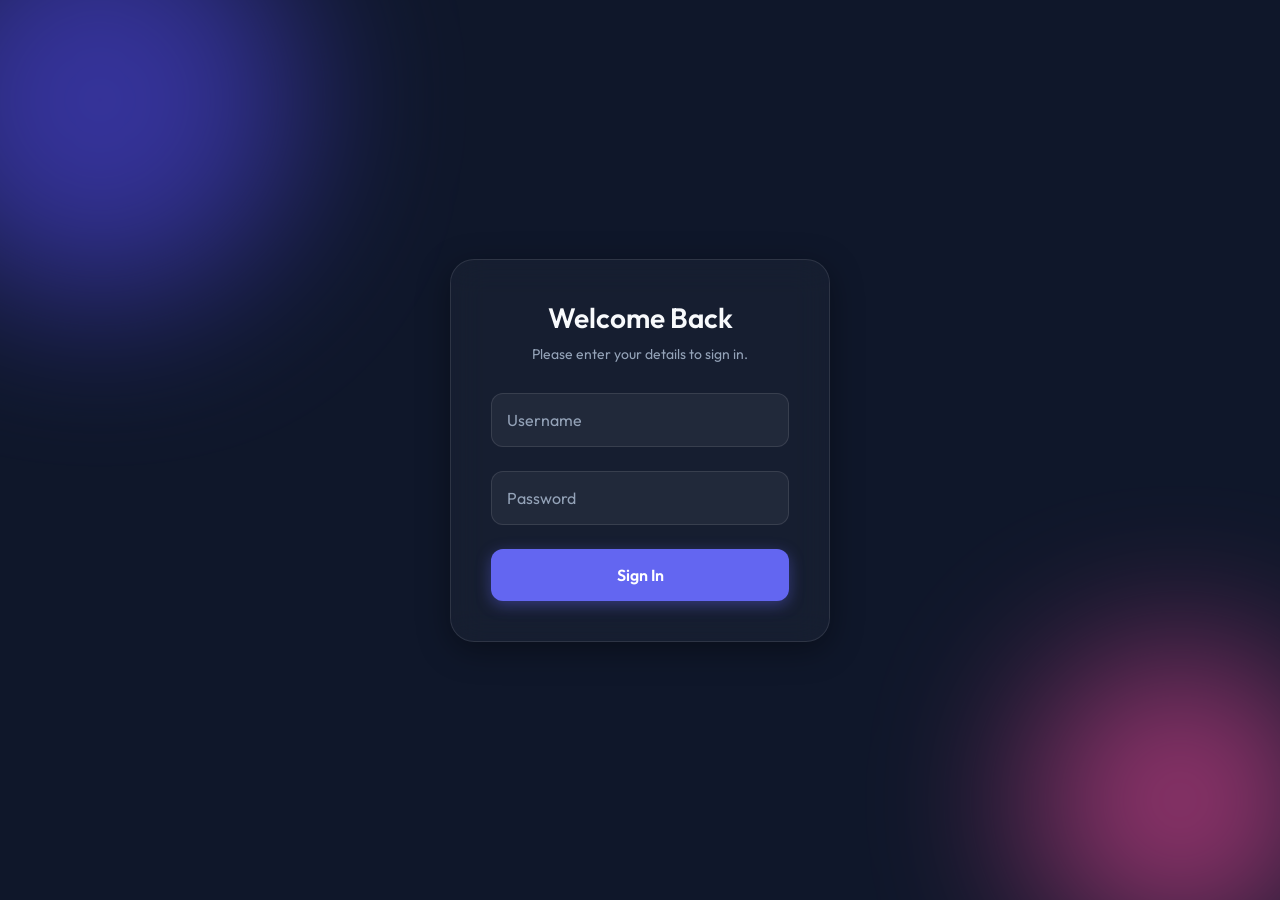
==== home.html @ 4da854f9 "Add premium login and home dashboard UI" ====
<!DOCTYPE html>
<html lang="en">
<head>
    <meta charset="UTF-8">
    <meta name="viewport" content="width=device-width, initial-scale=1.0">
    <title>Home | Dashboard</title>
    <meta name="description" content="User dashboard and home page.">
    <link rel="preconnect" href="https://fonts.googleapis.com">
    <link rel="preconnect" href="https://fonts.gstatic.com" crossorigin>
    <link href="https://fonts.googleapis.com/css2?family=Outfit:wght@300;400;600&display=swap" rel="stylesheet">
    <link rel="stylesheet" href="style.css">
</head>
<body class="home-body">
    <nav class="glass-nav">
        <div class="nav-brand">MyApp</div>
        <button id="logout-btn" class="btn-secondary">Logout</button>
    </nav>
    <main class="dashboard-container">
        <div class="glass-card welcome-card">
            <h1>Welcome to the Dashboard, <span id="user-display">User</span>!</h1>
            <p>This is your premium homepage. Everything you need is right here.</p>
        </div>
    </main>
    <script src="app.js"></script>
</body>
</html>
---- style.css ----
:root {
    --bg-color: #0f172a;
    --text-primary: #f8fafc;
    --text-secondary: #94a3b8;
    --accent-color: #6366f1;
    --accent-hover: #4f46e5;
    --glass-bg: rgba(255, 255, 255, 0.03);
    --glass-border: rgba(255, 255, 255, 0.1);
    --glass-shadow: 0 8px 32px 0 rgba(0, 0, 0, 0.37);
}

* {
    margin: 0;
    padding: 0;
    box-sizing: border-box;
}

body {
    font-family: 'Outfit', sans-serif;
    background-color: var(--bg-color);
    color: var(--text-primary);
    min-height: 100vh;
    overflow-x: hidden;
}

/* Background Animations */
.login-body {
    display: flex;
    justify-content: center;
    align-items: center;
    position: relative;
}

.background-blobs {
    position: absolute;
    width: 100%;
    height: 100%;
    overflow: hidden;
    z-index: 0;
}

.blob {
    position: absolute;
    border-radius: 50%;
    filter: blur(80px);
    opacity: 0.6;
    animation: float 10s infinite alternate;
}

.blob-1 {
    width: 400px;
    height: 400px;
    background: #4f46e5;
    top: -100px;
    left: -100px;
}

.blob-2 {
    width: 300px;
    height: 300px;
    background: #ec4899;
    bottom: -50px;
    right: -50px;
    animation-delay: 2s;
}

@keyframes float {
    0% { transform: translate(0, 0); }
    100% { transform: translate(50px, 50px); }
}

/* Glassmorphism Card */
.login-container {
    z-index: 1;
    width: 100%;
    max-width: 420px;
    padding: 20px;
}

.glass-card {
    background: var(--glass-bg);
    backdrop-filter: blur(16px);
    -webkit-backdrop-filter: blur(16px);
    border: 1px solid var(--glass-border);
    border-radius: 24px;
    padding: 40px;
    box-shadow: var(--glass-shadow);
    text-align: center;
    animation: fadeIn 0.8s ease-out;
}

@keyframes fadeIn {
    from { opacity: 0; transform: translateY(20px); }
    to { opacity: 1; transform: translateY(0); }
}

.glass-card h2 {
    font-size: 28px;
    font-weight: 600;
    margin-bottom: 10px;
}

.glass-card p {
    color: var(--text-secondary);
    font-size: 14px;
    margin-bottom: 30px;
}

/* Form Styles */
.input-group {
    position: relative;
    margin-bottom: 24px;
    text-align: left;
}

.input-group input {
    width: 100%;
    padding: 16px;
    background: rgba(255, 255, 255, 0.05);
    border: 1px solid rgba(255, 255, 255, 0.1);
    border-radius: 12px;
    outline: none;
    color: var(--text-primary);
    font-size: 16px;
    font-family: inherit;
    transition: all 0.3s ease;
}

.input-group input:focus {
    border-color: var(--accent-color);
    background: rgba(255, 255, 255, 0.08);
}

.input-group label {
    position: absolute;
    left: 16px;
    top: 50%;
    transform: translateY(-50%);
    color: var(--text-secondary);
    pointer-events: none;
    transition: all 0.3s ease;
}

.input-group input:focus ~ label,
.input-group input:valid ~ label {
    top: -12px;
    left: 12px;
    font-size: 12px;
    color: var(--accent-color);
    background: var(--bg-color);
    padding: 0 4px;
    border-radius: 4px;
}

/* Buttons */
.btn-primary {
    width: 100%;
    padding: 16px;
    background: var(--accent-color);
    color: white;
    border: none;
    border-radius: 12px;
    font-size: 16px;
    font-weight: 600;
    cursor: pointer;
    font-family: inherit;
    transition: all 0.3s ease;
    box-shadow: 0 4px 15px rgba(99, 102, 241, 0.4);
}

.btn-primary:hover {
    background: var(--accent-hover);
    transform: translateY(-2px);
    box-shadow: 0 6px 20px rgba(99, 102, 241, 0.6);
}

.btn-primary:active {
    transform: translateY(0);
}

.btn-secondary {
    padding: 10px 20px;
    background: rgba(255, 255, 255, 0.1);
    color: white;
    border: 1px solid var(--glass-border);
    border-radius: 8px;
    font-size: 14px;
    font-weight: 600;
    cursor: pointer;
    font-family: inherit;
    transition: all 0.3s ease;
}

.btn-secondary:hover {
    background: rgba(255, 255, 255, 0.2);
}

/* Home Page */
.home-body {
    display: flex;
    flex-direction: column;
}

.glass-nav {
    display: flex;
    justify-content: space-between;
    align-items: center;
    padding: 20px 40px;
    background: rgba(15, 23, 42, 0.8);
    backdrop-filter: blur(12px);
    -webkit-backdrop-filter: blur(12px);
    border-bottom: 1px solid var(--glass-border);
    position: sticky;
    top: 0;
    z-index: 10;
}

.nav-brand {
    font-size: 24px;
    font-weight: 600;
    color: var(--accent-color);
    text-shadow: 0 0 10px rgba(99, 102, 241, 0.5);
}

.dashboard-container {
    padding: 60px 40px;
    display: flex;
    justify-content: center;
}

.welcome-card {
    max-width: 800px;
    width: 100%;
    text-align: left;
}

.welcome-card h1 {
    font-size: 32px;
    margin-bottom: 10px;
}
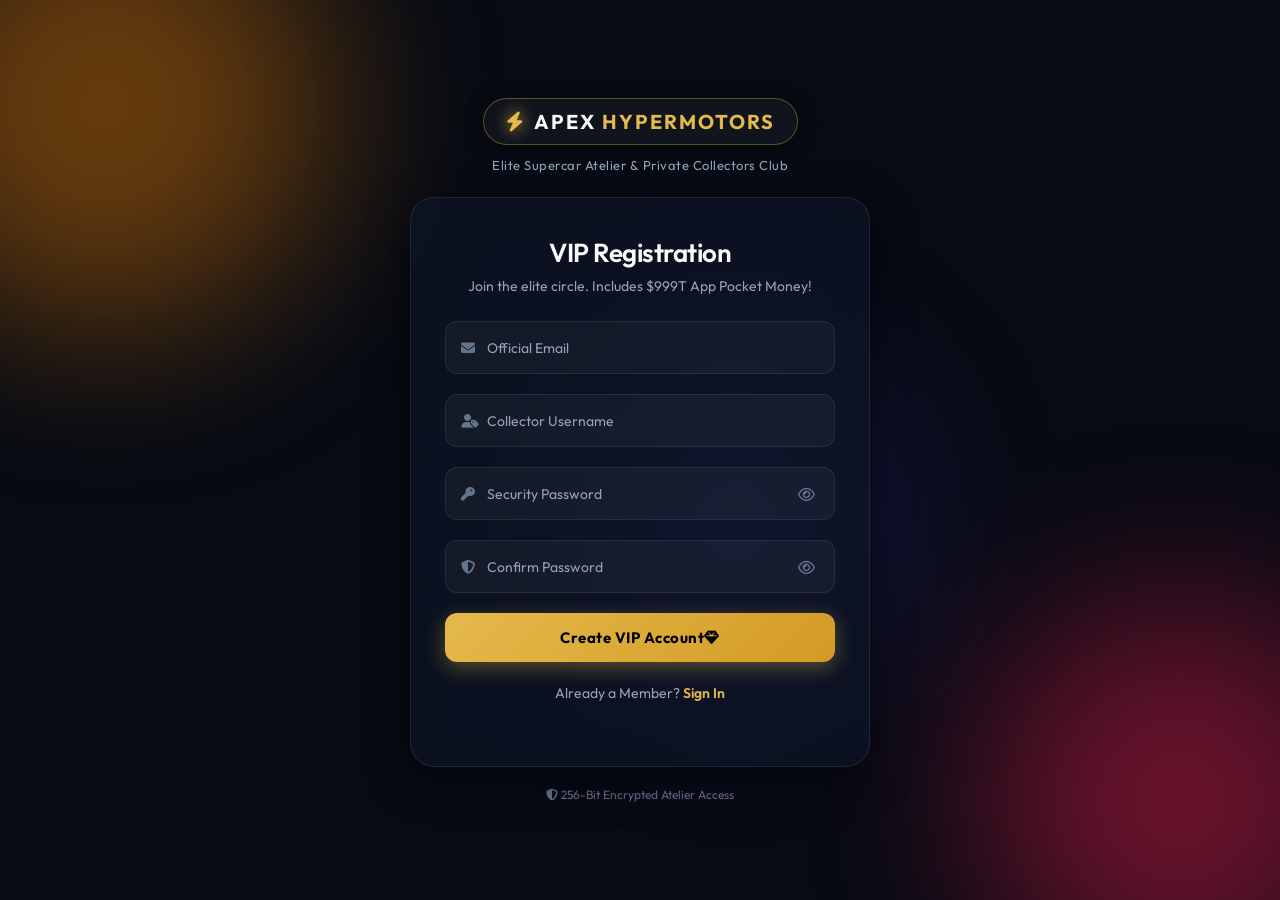
==== commit 7d05c57f: "feat: transform dashboard into Apex Hypermotors VIP Atelier and Showroom with 14 marques and garage" ====
--- a/home.html
+++ b/home.html
@@ -3,24 +3,288 @@
 <head>
     <meta charset="UTF-8">
     <meta name="viewport" content="width=device-width, initial-scale=1.0">
-    <title>Home | Dashboard</title>
-    <meta name="description" content="User dashboard and home page.">
+    <title>VIP Atelier & Garage | Apex Hypermotors</title>
+    <meta name="description" content="Exclusive VIP Dashboard, Supercar Showroom, and Private Garage for Apex Hypermotors collectors.">
     <link rel="preconnect" href="https://fonts.googleapis.com">
     <link rel="preconnect" href="https://fonts.gstatic.com" crossorigin>
-    <link href="https://fonts.googleapis.com/css2?family=Outfit:wght@300;400;600&display=swap" rel="stylesheet">
+    <link href="https://fonts.googleapis.com/css2?family=Outfit:wght@300;400;500;600;700&display=swap" rel="stylesheet">
+    <!-- Font Awesome Icons -->
+    <link rel="stylesheet" href="https://cdnjs.cloudflare.com/ajax/libs/font-awesome/6.4.2/css/all.min.css">
     <link rel="stylesheet" href="style.css">
 </head>
 <body class="home-body">
+    <!-- Toast Notification Container -->
+    <div id="toast-container" class="toast-container"></div>
+
+    <!-- Background glowing ambient lights -->
+    <div class="ambient-glow glow-top"></div>
+    <div class="ambient-glow glow-bottom"></div>
+
+    <!-- NAVIGATION BAR -->
     <nav class="glass-nav">
-        <div class="nav-brand">MyApp</div>
-        <button id="logout-btn" class="btn-secondary">Logout</button>
+        <div class="nav-brand">
+            <i class="fas fa-bolt brand-icon"></i>
+            <span>APEX <span class="gold-text">HYPERMOTORS</span></span>
+            <span class="vip-tag">VIP ATELIER</span>
+        </div>
+
+        <div class="nav-links">
+            <button class="nav-tab-btn active" id="btn-tab-showroom">
+                <i class="fas fa-car-side"></i>
+                <span>Showroom</span>
+            </button>
+            <button class="nav-tab-btn" id="btn-tab-garage">
+                <i class="fas fa-warehouse"></i>
+                <span>My Garage</span>
+                <span class="badge-count" id="nav-garage-count">0</span>
+            </button>
+        </div>
+
+        <div class="nav-actions">
+            <!-- Pocket Money Wallet Pill -->
+            <div class="wallet-pill" title="Click to manage pocket money" id="wallet-pill-btn">
+                <span class="wallet-pulse"></span>
+                <i class="fas fa-wallet text-gold"></i>
+                <span id="navbar-wallet-amount">$999,999,999,999,999</span>
+            </div>
+
+            <!-- User Profile Dropdown / Pill -->
+            <div class="user-pill">
+                <div class="user-avatar" id="user-avatar-initial">U</div>
+                <div class="user-info">
+                    <span class="user-name" id="user-display">User</span>
+                    <span class="user-tier">Diamond Collector</span>
+                </div>
+            </div>
+
+            <button id="logout-btn" class="btn-logout" title="Sign Out">
+                <i class="fas fa-arrow-right-from-bracket"></i>
+            </button>
+        </div>
     </nav>
-    <main class="dashboard-container">
-        <div class="glass-card welcome-card">
-            <h1>Welcome to the Dashboard, <span id="user-display">User</span>!</h1>
-            <p>This is your premium homepage. Everything you need is right here.</p>
-        </div>
+
+    <!-- MAIN DASHBOARD CONTENT -->
+    <main class="dashboard-wrapper">
+        <!-- VIP Metrics Header Banner -->
+        <section class="vip-hero-banner glass-panel">
+            <div class="hero-welcome">
+                <div class="hero-badge">
+                    <i class="fas fa-crown text-gold"></i>
+                    <span>Official Member Atelier</span>
+                </div>
+                <h1>Welcome Back, <span class="gold-text" id="welcome-username">Collector</span></h1>
+                <p>Curate your private fleet across all 14 elite marques. Instant digital settlement via App Pocket Money.</p>
+            </div>
+
+            <div class="hero-stats-grid">
+                <div class="stat-card">
+                    <div class="stat-icon"><i class="fas fa-coins text-gold"></i></div>
+                    <div class="stat-data">
+                        <span class="stat-label">Pocket Money</span>
+                        <span class="stat-value text-gold" id="stat-wallet-balance">$999,999,999,999,999</span>
+                    </div>
+                    <button class="stat-action-btn" id="quick-deposit-btn" title="Add $100M fake money">+ $100M</button>
+                </div>
+
+                <div class="stat-card">
+                    <div class="stat-icon"><i class="fas fa-gauge-high text-cyan"></i></div>
+                    <div class="stat-data">
+                        <span class="stat-label">Owned Vehicles</span>
+                        <span class="stat-value" id="stat-garage-count">0</span>
+                    </div>
+                    <button class="stat-action-btn" id="view-garage-stat-btn">View Fleet</button>
+                </div>
+
+                <div class="stat-card">
+                    <div class="stat-icon"><i class="fas fa-gem text-purple"></i></div>
+                    <div class="stat-data">
+                        <span class="stat-label">Fleet Net Value</span>
+                        <span class="stat-value text-purple" id="stat-fleet-value">$0</span>
+                    </div>
+                </div>
+
+                <div class="stat-card">
+                    <div class="stat-icon"><i class="fas fa-award text-gold"></i></div>
+                    <div class="stat-data">
+                        <span class="stat-label">Marques Unlocked</span>
+                        <span class="stat-value">14 / 14</span>
+                    </div>
+                </div>
+            </div>
+        </section>
+
+        <!-- VIEW 1: SUPERCAR SHOWROOM -->
+        <section id="view-showroom" class="view-section">
+            <div class="section-header">
+                <div>
+                    <h2><i class="fas fa-fire-flame-curved text-gold"></i> Elite Showroom Collection</h2>
+                    <p class="section-sub">Sorted by price (Highest to Lowest by default) across 14 prestigious marques.</p>
+                </div>
+                <div class="catalog-badge">
+                    <span id="showing-count">14</span> Supercars Available
+                </div>
+            </div>
+
+            <!-- Brand Filter Pills -->
+            <div class="brand-filters-scroll" id="brand-pills-container">
+                <!-- Injected via JavaScript -->
+            </div>
+
+            <!-- Controls: Search, Sort, Price Slider -->
+            <div class="controls-toolbar glass-panel">
+                <div class="search-box">
+                    <i class="fas fa-search search-icon"></i>
+                    <input type="text" id="car-search-input" placeholder="Search by model, engine, or marque...">
+                </div>
+
+                <div class="filter-controls">
+                    <div class="sort-select-wrapper">
+                        <label for="car-sort-select"><i class="fas fa-arrow-down-wide-short"></i> Sort:</label>
+                        <select id="car-sort-select">
+                            <option value="price-desc" selected>Price: Highest to Lowest</option>
+                            <option value="price-asc">Price: Lowest to Highest</option>
+                            <option value="hp-desc">Horsepower: Highest First</option>
+                            <option value="speed-desc">Top Speed: Fastest First</option>
+                        </select>
+                    </div>
+
+                    <div class="price-slider-group">
+                        <label for="price-range-slider">Max: <span class="gold-text" id="price-slider-label">$5,000,000</span></label>
+                        <input type="range" id="price-range-slider" min="200000" max="5000000" step="100000" value="5000000">
+                    </div>
+                </div>
+            </div>
+
+            <!-- Supercars Grid -->
+            <div class="supercars-grid" id="supercars-grid">
+                <!-- Rendered dynamically via JavaScript -->
+            </div>
+        </section>
+
+        <!-- VIEW 2: MY PRIVATE GARAGE -->
+        <section id="view-garage" class="view-section hidden">
+            <div class="section-header">
+                <div>
+                    <h2><i class="fas fa-warehouse text-gold"></i> My Private Hypercar Garage</h2>
+                    <p class="section-sub">Your personal collection acquired via your digital account.</p>
+                </div>
+                <button class="btn-primary-sm" id="garage-go-showroom-btn">
+                    <i class="fas fa-plus"></i> Acquire New Supercar
+                </button>
+            </div>
+
+            <div id="garage-grid" class="garage-grid">
+                <!-- Injected via JavaScript -->
+            </div>
+
+            <!-- Empty Garage Placeholder -->
+            <div id="empty-garage-state" class="empty-garage-card glass-panel hidden">
+                <div class="empty-icon"><i class="fas fa-car-tunnel"></i></div>
+                <h3>Your Garage is Currently Empty</h3>
+                <p>You have not acquired any vehicles yet. Explore our 14-marque showroom and acquire your dream hypercar with your $999T digital pocket money!</p>
+                <button class="btn-primary" id="btn-empty-browse-showroom">
+                    <i class="fas fa-compass me-2"></i> Browse Showroom Now
+                </button>
+            </div>
+        </section>
     </main>
+
+    <!-- ATELIER ORDER / CONFIGURE MODAL -->
+    <div id="atelier-modal" class="modal-overlay hidden">
+        <div class="modal-card glass-panel">
+            <button class="modal-close-btn" id="modal-close-btn">&times;</button>
+            
+            <div class="modal-layout">
+                <!-- Vehicle Preview Left -->
+                <div class="modal-preview-side">
+                    <div class="modal-img-container">
+                        <img id="modal-car-img" src="" alt="Supercar">
+                        <span class="modal-badge" id="modal-car-badge">Flagship</span>
+                    </div>
+
+                    <div class="modal-specs-row">
+                        <div class="spec-pill">
+                            <span class="label">Top Speed</span>
+                            <span class="val" id="modal-spec-speed">340 km/h</span>
+                        </div>
+                        <div class="spec-pill">
+                            <span class="label">0-100 km/h</span>
+                            <span class="val" id="modal-spec-acc">2.5s</span>
+                        </div>
+                        <div class="spec-pill">
+                            <span class="label">Power</span>
+                            <span class="val" id="modal-spec-hp">986 HP</span>
+                        </div>
+                    </div>
+                </div>
+
+                <!-- Customizer Right -->
+                <div class="modal-config-side">
+                    <div class="modal-header-info">
+                        <span class="marque-tag" id="modal-car-brand">FERRARI</span>
+                        <h2 id="modal-car-name">Ferrari SF90 Stradale</h2>
+                        <div class="modal-price gold-text" id="modal-car-price">$3,850,000</div>
+                    </div>
+
+                    <!-- Exterior Coachwork Color Picker -->
+                    <div class="config-section">
+                        <label class="config-label">
+                            <span>Bespoke Exterior Coachwork:</span>
+                            <span class="active-color-name" id="modal-selected-color-name">Rosso Corsa Red</span>
+                        </label>
+                        <div class="swatches-container" id="modal-swatches">
+                            <!-- Injected dynamically -->
+                        </div>
+                    </div>
+
+                    <!-- Payment Summary Box -->
+                    <div class="checkout-summary-box">
+                        <div class="summary-line">
+                            <span>Vehicle MSRP</span>
+                            <span id="summary-msrp">$3,850,000</span>
+                        </div>
+                        <div class="summary-line">
+                            <span>VIP Import & Tax</span>
+                            <span class="text-success">$0 (Complimentary VIP)</span>
+                        </div>
+                        <div class="summary-line total-line">
+                            <span>Total Settlement</span>
+                            <span class="gold-text" id="summary-total">$3,850,000</span>
+                        </div>
+                        <div class="summary-balance-check">
+                            <span>Your Available Wallet:</span>
+                            <span class="text-cyan" id="modal-user-wallet">$999,999,999,999,999</span>
+                        </div>
+                    </div>
+
+                    <!-- Action Buttons -->
+                    <div class="modal-actions">
+                        <button class="btn-primary" id="btn-confirm-purchase">
+                            <i class="fas fa-check-double me-2"></i> Confirm Acquisition & Add to Garage
+                        </button>
+                        <button class="btn-secondary" id="btn-cancel-modal">Cancel</button>
+                    </div>
+                </div>
+            </div>
+        </div>
+    </div>
+
+    <!-- SPECS INSPECTION MODAL (For garage cars) -->
+    <div id="specs-modal" class="modal-overlay hidden">
+        <div class="modal-card modal-card-sm glass-panel">
+            <button class="modal-close-btn" id="specs-modal-close">&times;</button>
+            <div class="specs-modal-content">
+                <img id="specs-modal-img" src="" alt="Car">
+                <h3 id="specs-modal-name">Vehicle Specs</h3>
+                <p class="text-gold" id="specs-modal-brand"></p>
+                <div class="specs-details-list" id="specs-details-list"></div>
+                <button class="btn-primary" id="specs-modal-rev-btn">
+                    <i class="fas fa-volume-high me-2"></i> Rev Engine (Audio)
+                </button>
+            </div>
+        </div>
+    </div>
+
     <script src="app.js"></script>
 </body>
 </html>
--- a/style.css
+++ b/style.css
@@ -1,12 +1,22 @@
 :root {
-    --bg-color: #0f172a;
+    --bg-color: #070b14;
+    --card-bg: rgba(15, 23, 42, 0.7);
+    --glass-bg: rgba(18, 26, 44, 0.6);
+    --glass-border: rgba(255, 255, 255, 0.08);
+    --glass-border-gold: rgba(229, 185, 76, 0.35);
+    --glass-shadow: 0 12px 40px 0 rgba(0, 0, 0, 0.55);
+    
     --text-primary: #f8fafc;
     --text-secondary: #94a3b8;
-    --accent-color: #6366f1;
-    --accent-hover: #4f46e5;
-    --glass-bg: rgba(255, 255, 255, 0.03);
-    --glass-border: rgba(255, 255, 255, 0.1);
-    --glass-shadow: 0 8px 32px 0 rgba(0, 0, 0, 0.37);
+    --text-muted: #64748b;
+    
+    --accent-gold: #e5b94c;
+    --accent-gold-hover: #f3cc68;
+    --accent-gold-glow: rgba(229, 185, 76, 0.25);
+    --accent-crimson: #ff334b;
+    --accent-cyan: #38bdf8;
+    --accent-purple: #c084fc;
+    --accent-emerald: #10b981;
 }
 
 * {
@@ -21,220 +31,1536 @@
     color: var(--text-primary);
     min-height: 100vh;
     overflow-x: hidden;
-}
-
-/* Background Animations */
-.login-body {
-    display: flex;
-    justify-content: center;
-    align-items: center;
     position: relative;
 }
 
+/* Helpers */
+.gold-text { color: var(--accent-gold) !important; }
+.text-cyan { color: var(--accent-cyan) !important; }
+.text-purple { color: var(--accent-purple) !important; }
+.text-success { color: var(--accent-emerald) !important; }
+.hidden { display: none !important; }
+
+/* Background Ambient Lighting */
 .background-blobs {
-    position: absolute;
+    position: fixed;
     width: 100%;
     height: 100%;
     overflow: hidden;
     z-index: 0;
+    pointer-events: none;
 }
 
 .blob {
     position: absolute;
     border-radius: 50%;
-    filter: blur(80px);
-    opacity: 0.6;
-    animation: float 10s infinite alternate;
+    filter: blur(90px);
+    opacity: 0.45;
+    animation: float 14s infinite alternate ease-in-out;
 }
 
 .blob-1 {
+    width: 450px;
+    height: 450px;
+    background: #d97706;
+    top: -120px;
+    left: -120px;
+}
+
+.blob-2 {
     width: 400px;
     height: 400px;
+    background: #e11d48;
+    bottom: -100px;
+    right: -100px;
+    animation-delay: 3s;
+}
+
+.blob-3 {
+    width: 320px;
+    height: 320px;
     background: #4f46e5;
-    top: -100px;
-    left: -100px;
-}
-
-.blob-2 {
-    width: 300px;
+    top: 40%;
+    left: 45%;
+    animation-delay: 6s;
+    opacity: 0.25;
+}
+
+@keyframes float {
+    0% { transform: translate(0, 0) scale(1); }
+    100% { transform: translate(60px, 40px) scale(1.08); }
+}
+
+.ambient-glow {
+    position: fixed;
+    border-radius: 50%;
+    filter: blur(120px);
+    pointer-events: none;
+    z-index: 0;
+}
+
+.glow-top {
+    top: -150px;
+    left: 50%;
+    transform: translateX(-50%);
+    width: 600px;
     height: 300px;
-    background: #ec4899;
-    bottom: -50px;
-    right: -50px;
-    animation-delay: 2s;
-}
-
-@keyframes float {
-    0% { transform: translate(0, 0); }
-    100% { transform: translate(50px, 50px); }
-}
-
-/* Glassmorphism Card */
+    background: rgba(229, 185, 76, 0.15);
+}
+
+.glow-bottom {
+    bottom: -150px;
+    right: 10%;
+    width: 500px;
+    height: 300px;
+    background: rgba(255, 51, 75, 0.12);
+}
+
+/* Glassmorphism Generic Panel */
+.glass-panel {
+    background: var(--glass-bg);
+    backdrop-filter: blur(18px);
+    -webkit-backdrop-filter: blur(18px);
+    border: 1px solid var(--glass-border);
+    border-radius: 20px;
+    box-shadow: var(--glass-shadow);
+    position: relative;
+    z-index: 1;
+}
+
+/* ========================================================
+   1. AUTHENTICATION & LOGIN (index.html)
+   ======================================================== */
+.login-body {
+    display: flex;
+    justify-content: center;
+    align-items: center;
+    min-height: 100vh;
+    padding: 24px;
+}
+
 .login-container {
-    z-index: 1;
+    z-index: 2;
     width: 100%;
-    max-width: 420px;
-    padding: 20px;
+    max-width: 460px;
+    animation: fadeIn 0.8s ease-out;
+}
+
+.brand-header {
+    text-align: center;
+    margin-bottom: 24px;
+}
+
+.brand-badge {
+    display: inline-flex;
+    align-items: center;
+    gap: 10px;
+    padding: 10px 22px;
+    background: rgba(255, 255, 255, 0.04);
+    border: 1px solid var(--glass-border-gold);
+    border-radius: 40px;
+    box-shadow: 0 4px 20px rgba(0, 0, 0, 0.4);
+    margin-bottom: 12px;
+}
+
+.brand-badge .brand-icon {
+    font-size: 20px;
+    color: var(--accent-gold);
+    filter: drop-shadow(0 0 8px var(--accent-gold));
+}
+
+.brand-title {
+    font-size: 20px;
+    font-weight: 700;
+    letter-spacing: 2px;
+}
+
+.brand-tagline {
+    font-size: 13px;
+    color: var(--text-secondary);
+    letter-spacing: 0.5px;
 }
 
 .glass-card {
-    background: var(--glass-bg);
-    backdrop-filter: blur(16px);
-    -webkit-backdrop-filter: blur(16px);
+    background: rgba(14, 20, 36, 0.75);
+    backdrop-filter: blur(20px);
+    -webkit-backdrop-filter: blur(20px);
     border: 1px solid var(--glass-border);
     border-radius: 24px;
-    padding: 40px;
+    padding: 38px 34px;
     box-shadow: var(--glass-shadow);
     text-align: center;
-    animation: fadeIn 0.8s ease-out;
-}
-
-@keyframes fadeIn {
-    from { opacity: 0; transform: translateY(20px); }
-    to { opacity: 1; transform: translateY(0); }
+    transition: border-color 0.3s ease;
+}
+
+.glass-card:hover {
+    border-color: rgba(229, 185, 76, 0.2);
 }
 
 .glass-card h2 {
-    font-size: 28px;
+    font-size: 26px;
     font-weight: 600;
-    margin-bottom: 10px;
+    margin-bottom: 8px;
+    letter-spacing: -0.5px;
 }
 
 .glass-card p {
     color: var(--text-secondary);
     font-size: 14px;
-    margin-bottom: 30px;
-}
-
-/* Form Styles */
+    margin-bottom: 26px;
+}
+
+/* Form Controls */
 .input-group {
     position: relative;
-    margin-bottom: 24px;
+    margin-bottom: 20px;
     text-align: left;
 }
 
-.input-group input {
-    width: 100%;
-    padding: 16px;
-    background: rgba(255, 255, 255, 0.05);
-    border: 1px solid rgba(255, 255, 255, 0.1);
-    border-radius: 12px;
-    outline: none;
-    color: var(--text-primary);
-    font-size: 16px;
-    font-family: inherit;
-    transition: all 0.3s ease;
-}
-
-.input-group input:focus {
-    border-color: var(--accent-color);
-    background: rgba(255, 255, 255, 0.08);
-}
-
-.input-group label {
+.input-icon {
     position: absolute;
     left: 16px;
     top: 50%;
     transform: translateY(-50%);
+    color: var(--text-muted);
+    font-size: 14px;
+    transition: color 0.3s ease;
+    z-index: 1;
+}
+
+.input-group input {
+    width: 100%;
+    padding: 16px 44px 16px 42px;
+    background: rgba(255, 255, 255, 0.04);
+    border: 1px solid var(--glass-border);
+    border-radius: 12px;
+    outline: none;
+    color: var(--text-primary);
+    font-size: 15px;
+    font-family: inherit;
+    transition: all 0.3s ease;
+}
+
+.input-group input:focus {
+    border-color: var(--accent-gold);
+    background: rgba(255, 255, 255, 0.07);
+    box-shadow: 0 0 0 3px rgba(229, 185, 76, 0.15);
+}
+
+.input-group input:focus ~ .input-icon {
+    color: var(--accent-gold);
+}
+
+.input-group label {
+    position: absolute;
+    left: 42px;
+    top: 50%;
+    transform: translateY(-50%);
     color: var(--text-secondary);
     pointer-events: none;
-    transition: all 0.3s ease;
+    transition: all 0.25s ease;
+    font-size: 14px;
 }
 
 .input-group input:focus ~ label,
-.input-group input:valid ~ label {
-    top: -12px;
-    left: 12px;
-    font-size: 12px;
-    color: var(--accent-color);
-    background: var(--bg-color);
-    padding: 0 4px;
+.input-group input:not(:placeholder-shown) ~ label {
+    top: -10px;
+    left: 14px;
+    font-size: 11px;
+    font-weight: 600;
+    color: var(--accent-gold);
+    background: #0d1322;
+    padding: 0 6px;
     border-radius: 4px;
-}
-
-/* Buttons */
+    border: 1px solid rgba(229, 185, 76, 0.3);
+}
+
+.pw-toggle-btn {
+    position: absolute;
+    right: 14px;
+    top: 50%;
+    transform: translateY(-50%);
+    background: transparent;
+    border: none;
+    color: var(--text-muted);
+    cursor: pointer;
+    font-size: 15px;
+    padding: 6px;
+    transition: color 0.2s ease;
+}
+
+.pw-toggle-btn:hover {
+    color: var(--text-primary);
+}
+
+/* Primary Button */
 .btn-primary {
     width: 100%;
-    padding: 16px;
-    background: var(--accent-color);
-    color: white;
+    padding: 15px 24px;
+    background: linear-gradient(135deg, #e5b94c 0%, #d49a24 100%);
+    color: #000;
     border: none;
     border-radius: 12px;
-    font-size: 16px;
-    font-weight: 600;
+    font-size: 15px;
+    font-weight: 700;
+    letter-spacing: 0.5px;
     cursor: pointer;
     font-family: inherit;
-    transition: all 0.3s ease;
-    box-shadow: 0 4px 15px rgba(99, 102, 241, 0.4);
+    display: inline-flex;
+    justify-content: center;
+    align-items: center;
+    transition: all 0.3s cubic-bezier(0.4, 0, 0.2, 1);
+    box-shadow: 0 6px 20px rgba(229, 185, 76, 0.35);
 }
 
 .btn-primary:hover {
-    background: var(--accent-hover);
     transform: translateY(-2px);
-    box-shadow: 0 6px 20px rgba(99, 102, 241, 0.6);
+    box-shadow: 0 8px 25px rgba(229, 185, 76, 0.5);
+    background: linear-gradient(135deg, #f3cc68 0%, #e5b94c 100%);
 }
 
 .btn-primary:active {
     transform: translateY(0);
 }
 
+.btn-primary-sm {
+    padding: 10px 18px;
+    background: linear-gradient(135deg, #e5b94c 0%, #d49a24 100%);
+    color: #000;
+    border: none;
+    border-radius: 10px;
+    font-size: 13px;
+    font-weight: 700;
+    cursor: pointer;
+    font-family: inherit;
+    display: inline-flex;
+    align-items: center;
+    gap: 8px;
+    transition: all 0.25s ease;
+}
+
+.btn-primary-sm:hover {
+    transform: translateY(-1px);
+    box-shadow: 0 4px 15px rgba(229, 185, 76, 0.4);
+}
+
 .btn-secondary {
-    padding: 10px 20px;
-    background: rgba(255, 255, 255, 0.1);
-    color: white;
-    border: 1px solid var(--glass-border);
-    border-radius: 8px;
+    padding: 14px 22px;
+    background: rgba(255, 255, 255, 0.06);
+    color: var(--text-primary);
+    border: 1px solid var(--glass-border);
+    border-radius: 12px;
     font-size: 14px;
     font-weight: 600;
     cursor: pointer;
     font-family: inherit;
-    transition: all 0.3s ease;
+    transition: all 0.25s ease;
 }
 
 .btn-secondary:hover {
-    background: rgba(255, 255, 255, 0.2);
-}
-
-/* Home Page */
+    background: rgba(255, 255, 255, 0.12);
+    border-color: rgba(255, 255, 255, 0.2);
+}
+
+.toggle-text {
+    margin-top: 22px;
+    font-size: 14px;
+    color: var(--text-secondary);
+}
+
+.toggle-link {
+    color: var(--accent-gold);
+    cursor: pointer;
+    font-weight: 600;
+    transition: color 0.2s ease;
+}
+
+.toggle-link:hover {
+    color: var(--accent-gold-hover);
+    text-decoration: underline;
+}
+
+.login-footer {
+    text-align: center;
+    margin-top: 20px;
+    font-size: 12px;
+    color: var(--text-muted);
+}
+
+/* ========================================================
+   2. VIP DASHBOARD & NAVIGATION (home.html)
+   ======================================================== */
 .home-body {
     display: flex;
     flex-direction: column;
+    min-height: 100vh;
 }
 
 .glass-nav {
     display: flex;
     justify-content: space-between;
     align-items: center;
-    padding: 20px 40px;
-    background: rgba(15, 23, 42, 0.8);
-    backdrop-filter: blur(12px);
-    -webkit-backdrop-filter: blur(12px);
+    padding: 16px 36px;
+    background: rgba(7, 11, 20, 0.85);
+    backdrop-filter: blur(16px);
+    -webkit-backdrop-filter: blur(16px);
     border-bottom: 1px solid var(--glass-border);
     position: sticky;
     top: 0;
-    z-index: 10;
+    z-index: 100;
 }
 
 .nav-brand {
+    display: flex;
+    align-items: center;
+    gap: 10px;
+    font-size: 20px;
+    font-weight: 700;
+    letter-spacing: 1.5px;
+}
+
+.nav-brand .brand-icon {
+    font-size: 20px;
+    color: var(--accent-gold);
+    filter: drop-shadow(0 0 10px var(--accent-gold));
+}
+
+.vip-tag {
+    font-size: 10px;
+    padding: 3px 8px;
+    background: rgba(229, 185, 76, 0.15);
+    color: var(--accent-gold);
+    border: 1px solid var(--glass-border-gold);
+    border-radius: 20px;
+    font-weight: 700;
+    letter-spacing: 1px;
+}
+
+.nav-links {
+    display: flex;
+    gap: 8px;
+}
+
+.nav-tab-btn {
+    display: inline-flex;
+    align-items: center;
+    gap: 8px;
+    padding: 10px 20px;
+    background: transparent;
+    border: 1px solid transparent;
+    color: var(--text-secondary);
+    border-radius: 30px;
+    font-family: inherit;
+    font-size: 14px;
+    font-weight: 600;
+    cursor: pointer;
+    transition: all 0.25s ease;
+}
+
+.nav-tab-btn:hover {
+    color: var(--text-primary);
+    background: rgba(255, 255, 255, 0.05);
+}
+
+.nav-tab-btn.active {
+    background: rgba(229, 185, 76, 0.12);
+    color: var(--accent-gold);
+    border-color: var(--glass-border-gold);
+}
+
+.badge-count {
+    padding: 2px 7px;
+    background: var(--accent-crimson);
+    color: white;
+    font-size: 11px;
+    font-weight: 700;
+    border-radius: 12px;
+}
+
+.nav-actions {
+    display: flex;
+    align-items: center;
+    gap: 16px;
+}
+
+.wallet-pill {
+    display: inline-flex;
+    align-items: center;
+    gap: 9px;
+    padding: 8px 18px;
+    background: rgba(229, 185, 76, 0.1);
+    border: 1px solid var(--glass-border-gold);
+    border-radius: 30px;
+    font-size: 13px;
+    font-weight: 700;
+    color: var(--accent-gold);
+    cursor: pointer;
+    position: relative;
+    transition: all 0.25s ease;
+}
+
+.wallet-pill:hover {
+    background: rgba(229, 185, 76, 0.18);
+    transform: translateY(-1px);
+    box-shadow: 0 4px 15px var(--accent-gold-glow);
+}
+
+.wallet-pulse {
+    width: 7px;
+    height: 7px;
+    background: var(--accent-emerald);
+    border-radius: 50%;
+    box-shadow: 0 0 8px var(--accent-emerald);
+    animation: pulse 2s infinite;
+}
+
+@keyframes pulse {
+    0% { transform: scale(0.95); opacity: 0.8; }
+    50% { transform: scale(1.3); opacity: 1; }
+    100% { transform: scale(0.95); opacity: 0.8; }
+}
+
+.user-pill {
+    display: flex;
+    align-items: center;
+    gap: 10px;
+    padding: 6px 14px 6px 8px;
+    background: rgba(255, 255, 255, 0.04);
+    border: 1px solid var(--glass-border);
+    border-radius: 30px;
+}
+
+.user-avatar {
+    width: 32px;
+    height: 32px;
+    background: linear-gradient(135deg, #e5b94c 0%, #ff334b 100%);
+    color: #000;
+    font-weight: 800;
+    display: flex;
+    align-items: center;
+    justify-content: center;
+    border-radius: 50%;
+    font-size: 14px;
+}
+
+.user-info {
+    display: flex;
+    flex-direction: column;
+}
+
+.user-name {
+    font-size: 13px;
+    font-weight: 600;
+    color: var(--text-primary);
+    line-height: 1.2;
+}
+
+.user-tier {
+    font-size: 10px;
+    color: var(--accent-gold);
+    font-weight: 500;
+}
+
+.btn-logout {
+    background: rgba(255, 255, 255, 0.05);
+    border: 1px solid var(--glass-border);
+    color: var(--text-secondary);
+    border-radius: 50%;
+    width: 38px;
+    height: 38px;
+    display: flex;
+    align-items: center;
+    justify-content: center;
+    cursor: pointer;
+    transition: all 0.25s ease;
+}
+
+.btn-logout:hover {
+    background: rgba(255, 51, 75, 0.15);
+    color: var(--accent-crimson);
+    border-color: rgba(255, 51, 75, 0.3);
+}
+
+/* ========================================================
+   3. DASHBOARD MAIN & HERO BANNER
+   ======================================================== */
+.dashboard-wrapper {
+    max-width: 1360px;
+    width: 100%;
+    margin: 0 auto;
+    padding: 30px 24px 80px 24px;
+    z-index: 1;
+}
+
+.vip-hero-banner {
+    padding: 36px 40px;
+    margin-bottom: 36px;
+    border-radius: 24px;
+    display: grid;
+    grid-template-columns: 1.3fr 2fr;
+    gap: 32px;
+    align-items: center;
+    border: 1px solid var(--glass-border-gold);
+    background: linear-gradient(145deg, rgba(17, 24, 39, 0.75) 0%, rgba(9, 14, 26, 0.85) 100%);
+}
+
+.hero-welcome .hero-badge {
+    display: inline-flex;
+    align-items: center;
+    gap: 8px;
+    padding: 5px 14px;
+    background: rgba(229, 185, 76, 0.12);
+    border-radius: 20px;
+    font-size: 11px;
+    font-weight: 700;
+    color: var(--accent-gold);
+    letter-spacing: 1px;
+    margin-bottom: 12px;
+}
+
+.hero-welcome h1 {
+    font-size: 32px;
+    font-weight: 700;
+    margin-bottom: 8px;
+}
+
+.hero-welcome p {
+    font-size: 14px;
+    color: var(--text-secondary);
+    line-height: 1.5;
+}
+
+.hero-stats-grid {
+    display: grid;
+    grid-template-columns: repeat(2, 1fr);
+    gap: 16px;
+}
+
+.stat-card {
+    background: rgba(255, 255, 255, 0.03);
+    border: 1px solid var(--glass-border);
+    border-radius: 16px;
+    padding: 16px 20px;
+    display: flex;
+    align-items: center;
+    gap: 14px;
+    position: relative;
+    transition: all 0.25s ease;
+}
+
+.stat-card:hover {
+    border-color: rgba(255, 255, 255, 0.15);
+    background: rgba(255, 255, 255, 0.05);
+}
+
+.stat-icon {
+    width: 44px;
+    height: 44px;
+    background: rgba(255, 255, 255, 0.05);
+    border-radius: 12px;
+    display: flex;
+    align-items: center;
+    justify-content: center;
+    font-size: 20px;
+    flex-shrink: 0;
+}
+
+.stat-data {
+    display: flex;
+    flex-direction: column;
+}
+
+.stat-label {
+    font-size: 11px;
+    color: var(--text-muted);
+    text-transform: uppercase;
+    letter-spacing: 0.5px;
+    font-weight: 600;
+}
+
+.stat-value {
+    font-size: 18px;
+    font-weight: 700;
+    letter-spacing: -0.5px;
+}
+
+.stat-action-btn {
+    position: absolute;
+    right: 14px;
+    top: 50%;
+    transform: translateY(-50%);
+    padding: 6px 12px;
+    background: rgba(229, 185, 76, 0.15);
+    border: 1px solid var(--glass-border-gold);
+    color: var(--accent-gold);
+    border-radius: 8px;
+    font-size: 11px;
+    font-weight: 700;
+    cursor: pointer;
+    transition: all 0.2s ease;
+}
+
+.stat-action-btn:hover {
+    background: var(--accent-gold);
+    color: #000;
+}
+
+/* ========================================================
+   4. SHOWROOM & CONTROLS TOOLBAR
+   ======================================================== */
+.view-section {
+    animation: fadeIn 0.4s ease-out;
+}
+
+.section-header {
+    display: flex;
+    justify-content: space-between;
+    align-items: flex-end;
+    margin-bottom: 24px;
+}
+
+.section-header h2 {
+    font-size: 26px;
+    font-weight: 700;
+    display: flex;
+    align-items: center;
+    gap: 10px;
+}
+
+.section-sub {
+    font-size: 14px;
+    color: var(--text-secondary);
+    margin-top: 4px;
+}
+
+.catalog-badge {
+    padding: 8px 16px;
+    background: rgba(255, 255, 255, 0.04);
+    border: 1px solid var(--glass-border);
+    border-radius: 20px;
+    font-size: 13px;
+    font-weight: 600;
+    color: var(--text-secondary);
+}
+
+/* Brand Filter Pills Bar */
+.brand-filters-scroll {
+    display: flex;
+    gap: 10px;
+    overflow-x: auto;
+    padding-bottom: 14px;
+    margin-bottom: 20px;
+    scrollbar-width: thin;
+    scrollbar-color: rgba(229, 185, 76, 0.3) transparent;
+}
+
+.brand-filters-scroll::-webkit-scrollbar {
+    height: 6px;
+}
+
+.brand-filters-scroll::-webkit-scrollbar-thumb {
+    background: rgba(229, 185, 76, 0.2);
+    border-radius: 10px;
+}
+
+.brand-pill {
+    padding: 10px 20px;
+    background: rgba(255, 255, 255, 0.04);
+    border: 1px solid var(--glass-border);
+    border-radius: 30px;
+    font-size: 13px;
+    font-weight: 600;
+    color: var(--text-secondary);
+    cursor: pointer;
+    white-space: nowrap;
+    transition: all 0.2s ease;
+}
+
+.brand-pill:hover {
+    color: var(--text-primary);
+    border-color: rgba(255, 255, 255, 0.2);
+    background: rgba(255, 255, 255, 0.07);
+}
+
+.brand-pill.active {
+    background: linear-gradient(135deg, rgba(229, 185, 76, 0.2) 0%, rgba(212, 154, 36, 0.2) 100%);
+    color: var(--accent-gold);
+    border-color: var(--accent-gold);
+    box-shadow: 0 4px 15px rgba(229, 185, 76, 0.2);
+}
+
+/* Controls Toolbar */
+.controls-toolbar {
+    display: flex;
+    justify-content: space-between;
+    align-items: center;
+    padding: 16px 24px;
+    margin-bottom: 30px;
+    gap: 20px;
+}
+
+.search-box {
+    position: relative;
+    flex: 1;
+    max-width: 440px;
+}
+
+.search-box .search-icon {
+    position: absolute;
+    left: 16px;
+    top: 50%;
+    transform: translateY(-50%);
+    color: var(--text-muted);
+}
+
+.search-box input {
+    width: 100%;
+    padding: 12px 18px 12px 42px;
+    background: rgba(255, 255, 255, 0.04);
+    border: 1px solid var(--glass-border);
+    border-radius: 12px;
+    color: var(--text-primary);
+    font-family: inherit;
+    font-size: 14px;
+    outline: none;
+    transition: all 0.25s ease;
+}
+
+.search-box input:focus {
+    border-color: var(--accent-gold);
+    background: rgba(255, 255, 255, 0.07);
+}
+
+.filter-controls {
+    display: flex;
+    align-items: center;
+    gap: 24px;
+}
+
+.sort-select-wrapper {
+    display: flex;
+    align-items: center;
+    gap: 10px;
+    font-size: 13px;
+    color: var(--text-secondary);
+}
+
+.sort-select-wrapper select {
+    background: #0d1322;
+    border: 1px solid var(--glass-border);
+    color: var(--text-primary);
+    padding: 10px 16px;
+    border-radius: 10px;
+    font-family: inherit;
+    font-size: 13px;
+    outline: none;
+    cursor: pointer;
+}
+
+.sort-select-wrapper select:focus {
+    border-color: var(--accent-gold);
+}
+
+.price-slider-group {
+    display: flex;
+    flex-direction: column;
+    gap: 4px;
+    min-width: 180px;
+}
+
+.price-slider-group label {
+    font-size: 12px;
+    color: var(--text-secondary);
+    display: flex;
+    justify-content: space-between;
+}
+
+.price-slider-group input[type="range"] {
+    accent-color: var(--accent-gold);
+    cursor: pointer;
+}
+
+/* ========================================================
+   5. SUPERCARS GRID & CAR CARDS
+   ======================================================== */
+.supercars-grid {
+    display: grid;
+    grid-template-columns: repeat(auto-fill, minmax(380px, 1fr));
+    gap: 28px;
+}
+
+.car-card {
+    background: rgba(14, 21, 37, 0.65);
+    backdrop-filter: blur(16px);
+    -webkit-backdrop-filter: blur(16px);
+    border: 1px solid var(--glass-border);
+    border-radius: 22px;
+    overflow: hidden;
+    display: flex;
+    flex-direction: column;
+    box-shadow: 0 10px 30px rgba(0, 0, 0, 0.4);
+    transition: all 0.35s cubic-bezier(0.4, 0, 0.2, 1);
+    position: relative;
+}
+
+.car-card:hover {
+    transform: translateY(-6px);
+    border-color: rgba(229, 185, 76, 0.3);
+    box-shadow: 0 18px 40px rgba(0, 0, 0, 0.6), 0 0 20px rgba(229, 185, 76, 0.15);
+}
+
+.card-media {
+    position: relative;
+    width: 100%;
+    height: 220px;
+    overflow: hidden;
+    background: #000;
+}
+
+.card-media img {
+    width: 100%;
+    height: 100%;
+    object-fit: cover;
+    transition: transform 0.6s cubic-bezier(0.4, 0, 0.2, 1);
+}
+
+.car-card:hover .card-media img {
+    transform: scale(1.08);
+}
+
+.card-badge {
+    position: absolute;
+    top: 14px;
+    left: 14px;
+    padding: 5px 12px;
+    background: rgba(7, 11, 20, 0.85);
+    backdrop-filter: blur(8px);
+    border: 1px solid var(--glass-border-gold);
+    color: var(--accent-gold);
+    font-size: 11px;
+    font-weight: 700;
+    border-radius: 20px;
+    letter-spacing: 0.5px;
+}
+
+.card-marque-pill {
+    position: absolute;
+    bottom: 14px;
+    right: 14px;
+    padding: 4px 10px;
+    background: rgba(0, 0, 0, 0.7);
+    color: #fff;
+    font-size: 11px;
+    font-weight: 600;
+    border-radius: 8px;
+    backdrop-filter: blur(6px);
+}
+
+.card-body {
+    padding: 24px;
+    display: flex;
+    flex-direction: column;
+    flex: 1;
+}
+
+.card-header-row {
+    margin-bottom: 12px;
+}
+
+.card-marque {
+    font-size: 12px;
+    font-weight: 700;
+    color: var(--accent-gold);
+    text-transform: uppercase;
+    letter-spacing: 1px;
+}
+
+.card-title {
+    font-size: 20px;
+    font-weight: 700;
+    margin-top: 4px;
+    line-height: 1.3;
+}
+
+.card-desc {
+    font-size: 13px;
+    color: var(--text-secondary);
+    line-height: 1.5;
+    margin-bottom: 18px;
+    display: -webkit-box;
+    -webkit-line-clamp: 2;
+    -webkit-box-orient: vertical;
+    overflow: hidden;
+}
+
+.card-specs-bar {
+    display: grid;
+    grid-template-columns: repeat(3, 1fr);
+    gap: 10px;
+    padding: 12px 14px;
+    background: rgba(255, 255, 255, 0.03);
+    border: 1px solid var(--glass-border);
+    border-radius: 12px;
+    margin-bottom: 20px;
+}
+
+.spec-item {
+    display: flex;
+    flex-direction: column;
+    text-align: center;
+}
+
+.spec-key {
+    font-size: 10px;
+    color: var(--text-muted);
+    text-transform: uppercase;
+    font-weight: 600;
+}
+
+.spec-val {
+    font-size: 13px;
+    font-weight: 700;
+    color: var(--text-primary);
+    margin-top: 2px;
+}
+
+.card-footer {
+    display: flex;
+    justify-content: space-between;
+    align-items: center;
+    margin-top: auto;
+    padding-top: 16px;
+    border-top: 1px solid var(--glass-border);
+}
+
+.card-price-group {
+    display: flex;
+    flex-direction: column;
+}
+
+.price-sub {
+    font-size: 10px;
+    color: var(--text-muted);
+    text-transform: uppercase;
+    font-weight: 600;
+}
+
+.price-main {
+    font-size: 20px;
+    font-weight: 800;
+    color: var(--accent-gold);
+}
+
+.btn-order-atelier {
+    padding: 11px 20px;
+    background: linear-gradient(135deg, #e5b94c 0%, #d49a24 100%);
+    color: #000;
+    border: none;
+    border-radius: 10px;
+    font-size: 13px;
+    font-weight: 700;
+    cursor: pointer;
+    font-family: inherit;
+    display: inline-flex;
+    align-items: center;
+    gap: 8px;
+    transition: all 0.25s ease;
+}
+
+.btn-order-atelier:hover {
+    transform: translateY(-2px);
+    box-shadow: 0 4px 15px rgba(229, 185, 76, 0.4);
+}
+
+/* ========================================================
+   6. MY PRIVATE GARAGE VIEW
+   ======================================================== */
+.garage-grid {
+    display: grid;
+    grid-template-columns: repeat(auto-fill, minmax(380px, 1fr));
+    gap: 28px;
+}
+
+.garage-card {
+    background: rgba(14, 21, 37, 0.7);
+    border: 1px solid var(--glass-border-gold);
+    border-radius: 22px;
+    overflow: hidden;
+    box-shadow: 0 10px 30px rgba(0, 0, 0, 0.4);
+    transition: all 0.3s ease;
+}
+
+.garage-card:hover {
+    border-color: var(--accent-gold);
+    transform: translateY(-4px);
+}
+
+.garage-media {
+    position: relative;
+    width: 100%;
+    height: 200px;
+}
+
+.garage-media img {
+    width: 100%;
+    height: 100%;
+    object-fit: cover;
+}
+
+.garage-order-badge {
+    position: absolute;
+    top: 14px;
+    left: 14px;
+    padding: 5px 12px;
+    background: rgba(0, 0, 0, 0.8);
+    backdrop-filter: blur(6px);
+    border: 1px solid var(--glass-border);
+    color: var(--accent-cyan);
+    font-size: 11px;
+    font-weight: 700;
+    border-radius: 20px;
+}
+
+.garage-body {
+    padding: 22px;
+}
+
+.color-badge-pill {
+    display: inline-flex;
+    align-items: center;
+    gap: 8px;
+    padding: 5px 12px;
+    background: rgba(255, 255, 255, 0.05);
+    border: 1px solid var(--glass-border);
+    border-radius: 20px;
+    font-size: 12px;
+    font-weight: 600;
+    margin-bottom: 14px;
+}
+
+.color-dot {
+    width: 12px;
+    height: 12px;
+    border-radius: 50%;
+    border: 1px solid rgba(255, 255, 255, 0.4);
+}
+
+.garage-actions-row {
+    display: flex;
+    gap: 10px;
+    margin-top: 16px;
+    padding-top: 16px;
+    border-top: 1px solid var(--glass-border);
+}
+
+.garage-actions-row button {
+    flex: 1;
+}
+
+.btn-rev-engine {
+    padding: 10px;
+    background: rgba(255, 51, 75, 0.15);
+    color: var(--accent-crimson);
+    border: 1px solid rgba(255, 51, 75, 0.3);
+    border-radius: 10px;
+    font-size: 13px;
+    font-weight: 700;
+    cursor: pointer;
+    font-family: inherit;
+    transition: all 0.2s ease;
+}
+
+.btn-rev-engine:hover {
+    background: var(--accent-crimson);
+    color: #fff;
+    box-shadow: 0 4px 15px rgba(255, 51, 75, 0.4);
+}
+
+.empty-garage-card {
+    text-align: center;
+    padding: 80px 40px;
+    max-width: 600px;
+    margin: 40px auto;
+}
+
+.empty-icon {
+    font-size: 56px;
+    color: var(--accent-gold);
+    margin-bottom: 20px;
+    filter: drop-shadow(0 0 16px var(--accent-gold));
+}
+
+.empty-garage-card h3 {
     font-size: 24px;
+    font-weight: 700;
+    margin-bottom: 12px;
+}
+
+.empty-garage-card p {
+    font-size: 14px;
+    color: var(--text-secondary);
+    line-height: 1.6;
+    margin-bottom: 28px;
+}
+
+/* ========================================================
+   7. MODAL OVERLAY & ATELIER CUSTOMIZER
+   ======================================================== */
+.modal-overlay {
+    position: fixed;
+    top: 0;
+    left: 0;
+    width: 100vw;
+    height: 100vh;
+    background: rgba(4, 7, 13, 0.85);
+    backdrop-filter: blur(12px);
+    -webkit-backdrop-filter: blur(12px);
+    z-index: 1000;
+    display: flex;
+    justify-content: center;
+    align-items: center;
+    padding: 20px;
+    animation: fadeIn 0.3s ease-out;
+}
+
+.modal-card {
+    width: 100%;
+    max-width: 900px;
+    border: 1px solid var(--glass-border-gold);
+    border-radius: 28px;
+    padding: 36px;
+    position: relative;
+    max-height: 92vh;
+    overflow-y: auto;
+    background: linear-gradient(145deg, rgba(17, 24, 39, 0.95) 0%, rgba(8, 12, 22, 0.95) 100%);
+}
+
+.modal-card-sm {
+    max-width: 480px;
+    text-align: center;
+}
+
+.modal-close-btn {
+    position: absolute;
+    top: 20px;
+    right: 22px;
+    background: transparent;
+    border: none;
+    color: var(--text-secondary);
+    font-size: 30px;
+    cursor: pointer;
+    line-height: 1;
+    transition: color 0.2s ease;
+}
+
+.modal-close-btn:hover {
+    color: #fff;
+}
+
+.modal-layout {
+    display: grid;
+    grid-template-columns: 1fr 1.15fr;
+    gap: 36px;
+    align-items: center;
+}
+
+.modal-preview-side {
+    display: flex;
+    flex-direction: column;
+    gap: 18px;
+}
+
+.modal-img-container {
+    position: relative;
+    width: 100%;
+    height: 250px;
+    border-radius: 18px;
+    overflow: hidden;
+    border: 2px solid var(--glass-border);
+    transition: border-color 0.3s ease;
+}
+
+.modal-img-container img {
+    width: 100%;
+    height: 100%;
+    object-fit: cover;
+}
+
+.modal-badge {
+    position: absolute;
+    top: 12px;
+    left: 12px;
+    padding: 5px 12px;
+    background: rgba(0, 0, 0, 0.75);
+    color: var(--accent-gold);
+    border: 1px solid var(--glass-border-gold);
+    border-radius: 20px;
+    font-size: 11px;
+    font-weight: 700;
+}
+
+.modal-specs-row {
+    display: grid;
+    grid-template-columns: repeat(3, 1fr);
+    gap: 10px;
+}
+
+.spec-pill {
+    padding: 10px;
+    background: rgba(255, 255, 255, 0.04);
+    border: 1px solid var(--glass-border);
+    border-radius: 12px;
+    text-align: center;
+    display: flex;
+    flex-direction: column;
+}
+
+.spec-pill .label {
+    font-size: 10px;
+    color: var(--text-muted);
+    text-transform: uppercase;
+}
+
+.spec-pill .val {
+    font-size: 13px;
+    font-weight: 700;
+    margin-top: 2px;
+}
+
+.modal-config-side {
+    display: flex;
+    flex-direction: column;
+    gap: 20px;
+}
+
+.modal-header-info .marque-tag {
+    font-size: 12px;
+    font-weight: 700;
+    color: var(--accent-gold);
+    letter-spacing: 1.5px;
+}
+
+.modal-header-info h2 {
+    font-size: 24px;
+    font-weight: 700;
+    margin-top: 2px;
+}
+
+.modal-price {
+    font-size: 26px;
+    font-weight: 800;
+    margin-top: 6px;
+}
+
+/* Swatches */
+.config-section {
+    display: flex;
+    flex-direction: column;
+    gap: 12px;
+}
+
+.config-label {
+    font-size: 13px;
     font-weight: 600;
-    color: var(--accent-color);
-    text-shadow: 0 0 10px rgba(99, 102, 241, 0.5);
-}
-
-.dashboard-container {
-    padding: 60px 40px;
-    display: flex;
-    justify-content: center;
-}
-
-.welcome-card {
-    max-width: 800px;
+    display: flex;
+    justify-content: space-between;
+}
+
+.active-color-name {
+    color: var(--accent-gold);
+}
+
+.swatches-container {
+    display: flex;
+    gap: 12px;
+    flex-wrap: wrap;
+}
+
+.swatch-btn {
+    width: 38px;
+    height: 38px;
+    border-radius: 50%;
+    border: 3px solid rgba(255, 255, 255, 0.2);
+    cursor: pointer;
+    transition: all 0.2s cubic-bezier(0.4, 0, 0.2, 1);
+    position: relative;
+    box-shadow: 0 4px 10px rgba(0, 0, 0, 0.5);
+}
+
+.swatch-btn:hover {
+    transform: scale(1.15);
+}
+
+.swatch-btn.active {
+    border-color: #fff;
+    transform: scale(1.2);
+    box-shadow: 0 0 15px rgba(255, 255, 255, 0.6);
+}
+
+/* Checkout Summary */
+.checkout-summary-box {
+    background: rgba(255, 255, 255, 0.03);
+    border: 1px solid var(--glass-border);
+    border-radius: 14px;
+    padding: 16px 20px;
+    display: flex;
+    flex-direction: column;
+    gap: 10px;
+}
+
+.summary-line {
+    display: flex;
+    justify-content: space-between;
+    font-size: 13px;
+    color: var(--text-secondary);
+}
+
+.total-line {
+    font-size: 16px;
+    font-weight: 700;
+    color: var(--text-primary);
+    padding-top: 8px;
+    border-top: 1px solid var(--glass-border);
+}
+
+.summary-balance-check {
+    display: flex;
+    justify-content: space-between;
+    font-size: 12px;
+    font-weight: 600;
+    padding-top: 4px;
+}
+
+.modal-actions {
+    display: flex;
+    gap: 12px;
+}
+
+.modal-actions button {
+    flex: 1;
+}
+
+/* Specs Inspection Content */
+.specs-modal-content img {
     width: 100%;
+    height: 180px;
+    object-fit: cover;
+    border-radius: 16px;
+    margin-bottom: 16px;
+}
+
+.specs-details-list {
+    display: flex;
+    flex-direction: column;
+    gap: 8px;
+    margin: 16px 0 24px 0;
     text-align: left;
 }
 
-.welcome-card h1 {
-    font-size: 32px;
-    margin-bottom: 10px;
-}
+.specs-row {
+    display: flex;
+    justify-content: space-between;
+    font-size: 13px;
+    padding: 8px 12px;
+    background: rgba(255, 255, 255, 0.03);
+    border-radius: 8px;
+}
+
+/* ========================================================
+   8. TOAST NOTIFICATIONS
+   ======================================================== */
+.toast-container {
+    position: fixed;
+    top: 24px;
+    right: 24px;
+    z-index: 9999;
+    display: flex;
+    flex-direction: column;
+    gap: 12px;
+    pointer-events: none;
+}
+
+.apex-toast {
+    pointer-events: auto;
+    padding: 14px 20px;
+    background: rgba(14, 21, 37, 0.9);
+    backdrop-filter: blur(16px);
+    -webkit-backdrop-filter: blur(16px);
+    border: 1px solid var(--glass-border);
+    border-radius: 14px;
+    box-shadow: 0 10px 30px rgba(0, 0, 0, 0.5);
+    display: flex;
+    align-items: center;
+    gap: 14px;
+    font-size: 14px;
+    color: var(--text-primary);
+    min-width: 320px;
+    max-width: 440px;
+    animation: toastSlideIn 0.35s ease-out;
+}
+
+.apex-toast.success {
+    border-color: rgba(16, 185, 129, 0.4);
+}
+
+.apex-toast.error {
+    border-color: rgba(255, 51, 75, 0.4);
+}
+
+.apex-toast.info {
+    border-color: var(--glass-border-gold);
+}
+
+@keyframes toastSlideIn {
+    from { transform: translateX(100%); opacity: 0; }
+    to { transform: translateX(0); opacity: 1; }
+}
+
+@keyframes toastSlideOut {
+    from { transform: translateX(0); opacity: 1; }
+    to { transform: translateX(100%); opacity: 0; }
+}
+
+/* Animations */
+@keyframes fadeIn {
+    from { opacity: 0; transform: translateY(12px); }
+    to { opacity: 1; transform: translateY(0); }
+}
+
+/* ========================================================
+   9. RESPONSIVENESS
+   ======================================================== */
+@media (max-width: 1024px) {
+    .vip-hero-banner {
+        grid-template-columns: 1fr;
+    }
+    .modal-layout {
+        grid-template-columns: 1fr;
+    }
+}
+
+@media (max-width: 768px) {
+    .glass-nav {
+        padding: 14px 20px;
+        flex-direction: column;
+        gap: 14px;
+    }
+    .nav-actions {
+        width: 100%;
+        justify-content: space-between;
+    }
+    .hero-stats-grid {
+        grid-template-columns: 1fr;
+    }
+    .controls-toolbar {
+        flex-direction: column;
+        align-items: stretch;
+    }
+    .filter-controls {
+        flex-direction: column;
+        align-items: stretch;
+    }
+    .supercars-grid, .garage-grid {
+        grid-template-columns: 1fr;
+    }
+}
